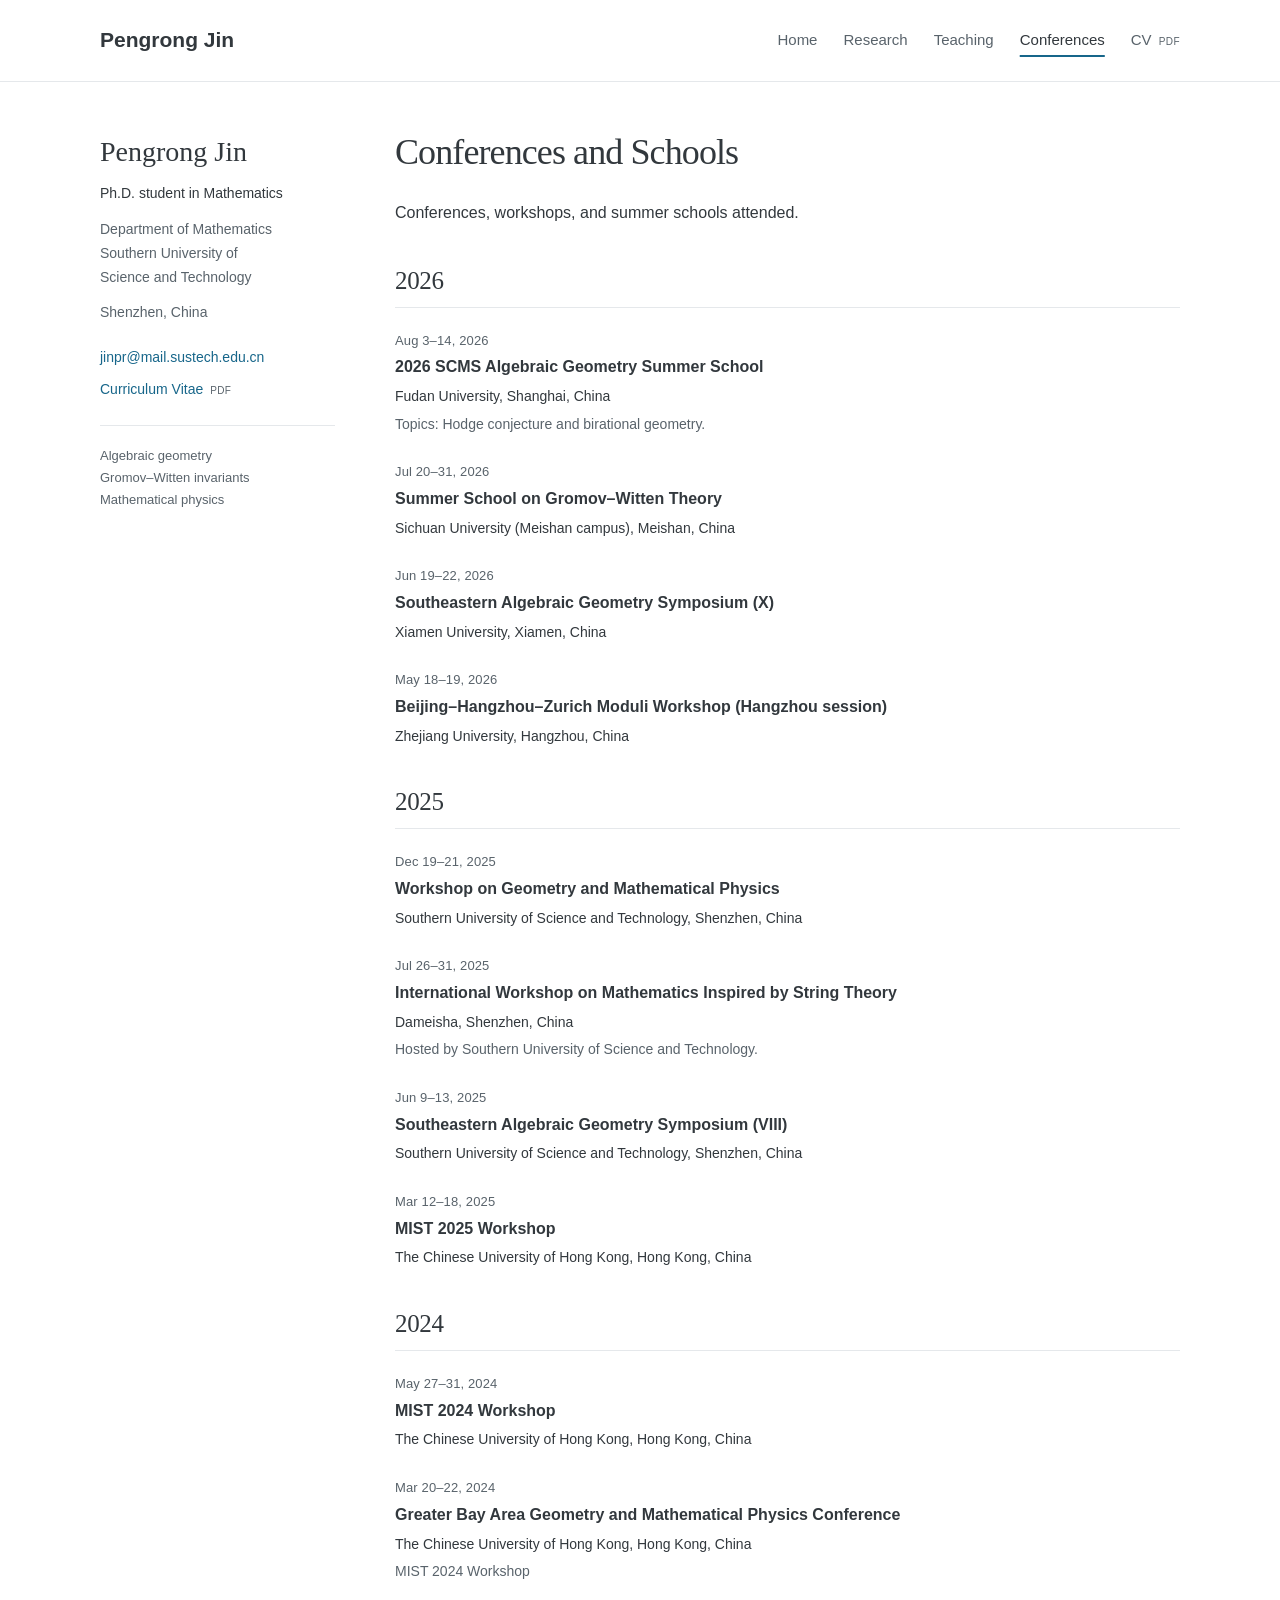
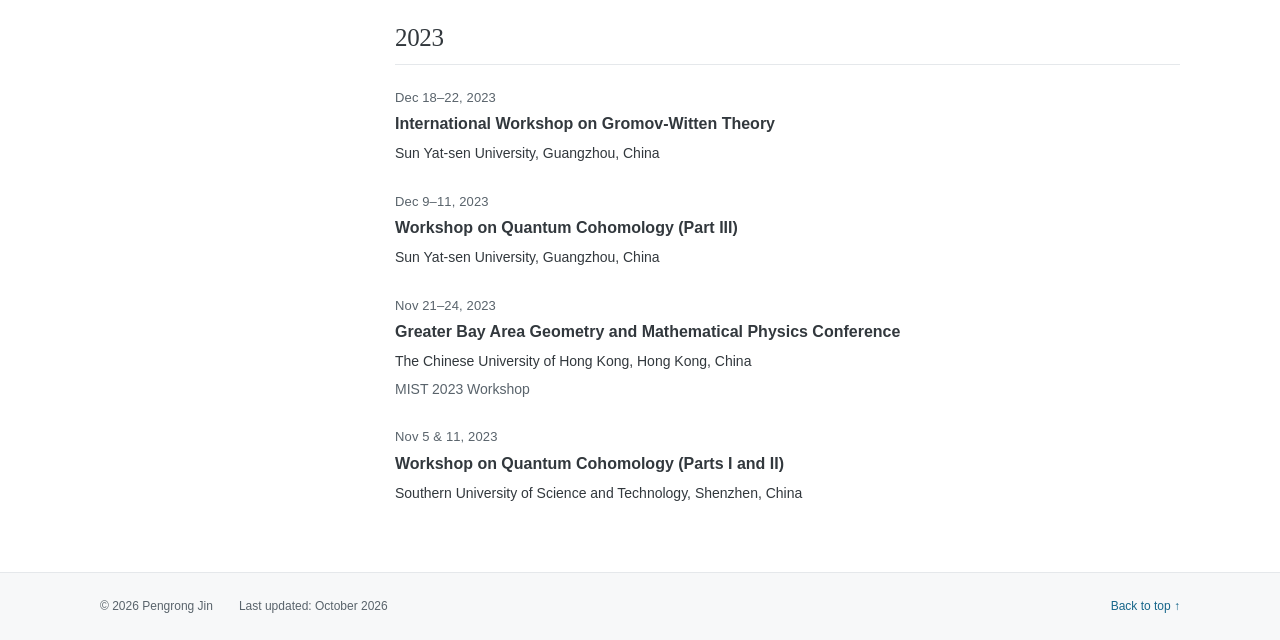
==== conferences.html @ 36d5c437 "Add files via upload" ====
<!doctype html>
<html lang="en">
<head>
  <meta charset="utf-8">
  <meta name="viewport" content="width=device-width, initial-scale=1">
  <meta name="description" content="Conferences, workshops, and summer schools attended by Pengrong Jin.">
  <meta name="theme-color" content="#ffffff">
  <title>Conferences and Schools | Pengrong Jin</title>
  <link rel="canonical" href="https://pengrongjin.github.io/conferences.html">
  <link rel="stylesheet" href="styles.css">
</head>
<body id="top">
  <a class="skip-link" href="#main">Skip to content</a>
  <header class="masthead">
    <div class="masthead-inner">
      <a class="site-title" href="index.html">Pengrong Jin</a>
      <nav aria-label="Main navigation">
        <a href="index.html">Home</a>
<a href="research.html">Research</a>
<a href="teaching.html">Teaching</a>
<a href="conferences.html" aria-current="page">Conferences</a>
        <a href="cv.pdf">CV <span class="pdf-label">PDF</span></a>
      </nav>
    </div>
  </header>
  <div class="layout">
    <aside class="profile" aria-label="Academic profile">
      <a class="profile-name" href="index.html">Pengrong Jin</a>
      <p class="profile-role">Ph.D. student in Mathematics</p>
      <p class="profile-affiliation">Department of Mathematics<br>Southern University of<br class="desktop-break"> Science and Technology</p>
      <p class="profile-location">Shenzhen, China</p>
      <div class="profile-links">
        <a href="mailto:jinpr@mail.sustech.edu.cn">jinpr@mail.sustech.edu.cn</a>
        <a href="cv.pdf">Curriculum Vitae <span class="pdf-label">PDF</span></a>
      </div>
      <p class="profile-interests">Algebraic geometry<br>Gromov–Witten invariants<br>Mathematical physics</p>
    </aside>
    <main id="main">
      <h1>Conferences and Schools</h1>
      <p>Conferences, workshops, and summer schools attended.</p>
<section aria-labelledby="year-2026"><h2 id="year-2026">2026</h2><ul class="entries events">
<li><p class="entry-date">Aug 3–14, 2026</p><h3>2026 SCMS Algebraic Geometry Summer School</h3><p>Fudan University, Shanghai, China</p><p class="entry-detail">Topics: Hodge conjecture and birational geometry.</p></li>
<li><p class="entry-date">Jul 20–31, 2026</p><h3>Summer School on Gromov–Witten Theory</h3><p>Sichuan University (Meishan campus), Meishan, China</p></li>
<li><p class="entry-date">Jun 19–22, 2026</p><h3>Southeastern Algebraic Geometry Symposium (X)</h3><p>Xiamen University, Xiamen, China</p></li>
<li><p class="entry-date">May 18–19, 2026</p><h3>Beijing–Hangzhou–Zurich Moduli Workshop (Hangzhou session)</h3><p>Zhejiang University, Hangzhou, China</p></li>
</ul></section>
<section aria-labelledby="year-2025"><h2 id="year-2025">2025</h2><ul class="entries events">
<li><p class="entry-date">Dec 19–21, 2025</p><h3>Workshop on Geometry and Mathematical Physics</h3><p>Southern University of Science and Technology, Shenzhen, China</p></li>
<li><p class="entry-date">Jul 26–31, 2025</p><h3>International Workshop on Mathematics Inspired by String Theory</h3><p>Dameisha, Shenzhen, China</p><p class="entry-detail">Hosted by Southern University of Science and Technology.</p></li>
<li><p class="entry-date">Jun 9–13, 2025</p><h3>Southeastern Algebraic Geometry Symposium (VIII)</h3><p>Southern University of Science and Technology, Shenzhen, China</p></li>
<li><p class="entry-date">Mar 12–18, 2025</p><h3>MIST 2025 Workshop</h3><p>The Chinese University of Hong Kong, Hong Kong, China</p></li>
</ul></section>
<section aria-labelledby="year-2024"><h2 id="year-2024">2024</h2><ul class="entries events">
<li><p class="entry-date">May 27–31, 2024</p><h3>MIST 2024 Workshop</h3><p>The Chinese University of Hong Kong, Hong Kong, China</p></li>
<li><p class="entry-date">Mar 20–22, 2024</p><h3>Greater Bay Area Geometry and Mathematical Physics Conference</h3><p>The Chinese University of Hong Kong, Hong Kong, China</p><p class="entry-detail">MIST 2024 Workshop</p></li>
</ul></section>
<section aria-labelledby="year-2023"><h2 id="year-2023">2023</h2><ul class="entries events">
<li><p class="entry-date">Dec 18–22, 2023</p><h3>International Workshop on Gromov-Witten Theory</h3><p>Sun Yat-sen University, Guangzhou, China</p></li>
<li><p class="entry-date">Dec 9–11, 2023</p><h3>Workshop on Quantum Cohomology (Part III)</h3><p>Sun Yat-sen University, Guangzhou, China</p></li>
<li><p class="entry-date">Nov 21–24, 2023</p><h3>Greater Bay Area Geometry and Mathematical Physics Conference</h3><p>The Chinese University of Hong Kong, Hong Kong, China</p><p class="entry-detail">MIST 2023 Workshop</p></li>
<li><p class="entry-date">Nov 5 &amp; 11, 2023</p><h3>Workshop on Quantum Cohomology (Parts I and II)</h3><p>Southern University of Science and Technology, Shenzhen, China</p></li>
</ul></section>

    </main>
  </div>
  <footer class="footer">
    <div class="footer-inner"><span>© 2026 Pengrong Jin</span><span>Last updated: October 2026</span><a href="#top">Back to top ↑</a></div>
  </footer>
</body>
</html>
---- styles.css ----
:root {
  color-scheme: light;
  --text: #32383d;
  --muted: #59636b;
  --link: #17668a;
  --line: #e5e8eb;
}
* { box-sizing: border-box; }
html { scroll-padding-top: 24px; }
body { margin: 0; font-family: -apple-system, BlinkMacSystemFont, "Segoe UI", Arial, sans-serif; color: var(--text); background: #fff; font-size: 16px; line-height: 1.75; }
a { color: var(--link); text-decoration: none; text-underline-offset: .2em; }
a:hover { text-decoration: underline; }
a:focus-visible { outline: 2px solid var(--link); outline-offset: 4px; border-radius: 1px; }
::selection { background: #dcecf4; }
.skip-link { position: absolute; top: 8px; left: 8px; padding: 8px 16px; background: #fff; z-index: 2; transform: translateY(-160%); }
.skip-link:focus { transform: translateY(0); }
.masthead { border-bottom: 1px solid var(--line); }
.masthead-inner { max-width: 1160px; margin: auto; padding: 22px 40px; display: flex; justify-content: space-between; align-items: center; gap: 30px; }
.site-title { color: var(--text); font-size: 21px; font-weight: 650; white-space: nowrap; }
nav { display: flex; flex-wrap: wrap; gap: 26px; align-items: center; }
nav a { color: var(--muted); font-size: 15px; padding-block: 5px; }
nav a[aria-current="page"] { color: var(--text); text-decoration: underline; text-decoration-color: var(--link); text-decoration-thickness: 2px; text-underline-offset: 10px; }
.pdf-label { font-size: 10px; letter-spacing: .04em; margin-left: 3px; color: var(--muted); }
.layout { max-width: 1160px; margin: auto; padding: 52px 40px 64px; display: grid; grid-template-columns: 235px minmax(0, 1fr); gap: 60px; min-height: calc(100vh - 158px); }
.profile { font-size: 14px; line-height: 1.7; }
.profile-name { color: var(--text); font-family: Georgia, "Times New Roman", serif; font-size: 28px; font-weight: 400; line-height: 1.3; }
.profile p { margin: 12px 0; }
.profile-role { color: var(--text); }
.profile-affiliation, .profile-location { color: var(--muted); }
.profile-links { display: flex; flex-direction: column; align-items: flex-start; gap: 8px; margin-top: 21px; overflow-wrap: anywhere; }
.profile-interests { border-top: 1px solid var(--line); padding-top: 19px; margin-top: 23px !important; color: var(--muted); font-size: 13px; }
main { min-width: 0; }
h1 { font-family: Georgia, "Times New Roman", serif; font-size: 36px; line-height: 1.3; letter-spacing: -.025em; margin: -5px 0 23px; font-weight: 400; }
h2 { font-family: Georgia, "Times New Roman", serif; font-size: 25px; line-height: 1.4; font-weight: 400; border-bottom: 1px solid var(--line); padding-bottom: 9px; margin: 36px 0 22px; letter-spacing: -.015em; }
h3 { font-size: 17px; line-height: 1.55; font-weight: 600; margin: 0 0 4px; }
p { margin: 0 0 17px; }
strong { font-weight: 600; }
main > p { max-width: 760px; }
main a { text-decoration: underline; text-decoration-color: #9bbecf; }
main a:hover { text-decoration-color: var(--link); }
.entries { list-style: none; padding: 0; margin: 0; }
.entries li { margin-bottom: 25px; }
.entries p { margin: 3px 0; }
.entry-date { color: var(--muted); font-size: 13px; letter-spacing: .01em; }
.entry-detail { color: var(--muted); font-size: 14px; }
.entries li:last-child { margin-bottom: 0; }
.contact-details { display: grid; grid-template-columns: 88px minmax(0, 1fr); gap: 12px 16px; margin: 0; }
.contact-details dt { font-weight: 600; font-size: 14px; }
.contact-details dd { margin: 0; overflow-wrap: anywhere; }
.publications { padding-left: 24px; margin-top: 0; }
.publications li { padding-left: 5px; }
.publications h3 { font-size: 18px; margin-bottom: 11px; }
.publications p { margin: 9px 0; }
.authors { font-size: 15px; }
.courses li { margin-bottom: 30px; }
.courses p { color: var(--muted); }
.events h3 { font-size: 16px; }
.events p { font-size: 14px; }
.events .entry-date { font-size: 13px; }
.footer { border-top: 1px solid var(--line); background: #f7f8f9; }
.footer-inner { max-width: 1160px; margin: auto; padding: 23px 40px; display: flex; gap: 12px 26px; flex-wrap: wrap; color: var(--muted); font-size: 12px; }
.footer-inner a { margin-left: auto; }
@media (max-width: 950px) {
  .masthead-inner, .footer-inner { padding-inline: 28px; }
  .layout { padding-inline: 28px; grid-template-columns: 205px minmax(0, 1fr); gap: 36px; }
  nav { gap: 19px; }
  .profile-name { font-size: 26px; }
}
@media (max-width: 720px) {
  .masthead-inner { display: block; padding: 18px 22px; }
  nav { gap: 7px 21px; margin-top: 13px; }
  nav a { font-size: 14px; }
  nav a[aria-current="page"] { text-underline-offset: 6px; }
  .layout { display: block; padding: 28px 22px 42px; min-height: calc(100vh - 205px); }
  .profile { margin-bottom: 34px; padding-bottom: 23px; border-bottom: 1px solid var(--line); }
  .profile-name { font-size: 27px; }
  .profile p { margin: 6px 0; }
  .profile-links { margin-top: 13px; gap: 6px; }
  .profile-interests { display: none; }
  .desktop-break { display: none; }
  h1 { font-size: 32px; margin-top: 0; }
  h2 { font-size: 23px; margin-top: 30px; }
  .contact-details { grid-template-columns: minmax(0, 1fr); gap: 3px; }
  .contact-details dd { margin-bottom: 10px; }
  .footer-inner { padding: 19px 22px; gap: 5px 15px; }
}
@media (max-width: 380px) {
  body { font-size: 15px; }
  nav { column-gap: 17px; }
  .footer-inner { flex-direction: column; }
  .footer-inner a { margin-left: 0; }
}
@media print {
  body { font-size: 11pt; }
  .masthead, .profile, .skip-link, .footer-inner a { display: none; }
  .layout { display: block; padding: 0; min-height: 0; }
  h1 { font-size: 24pt; }
  h2 { font-size: 16pt; }
  .entries li, .publications li { break-inside: avoid; }
  a { color: var(--text); }
  .footer { margin-top: 30px; background: white; }
}
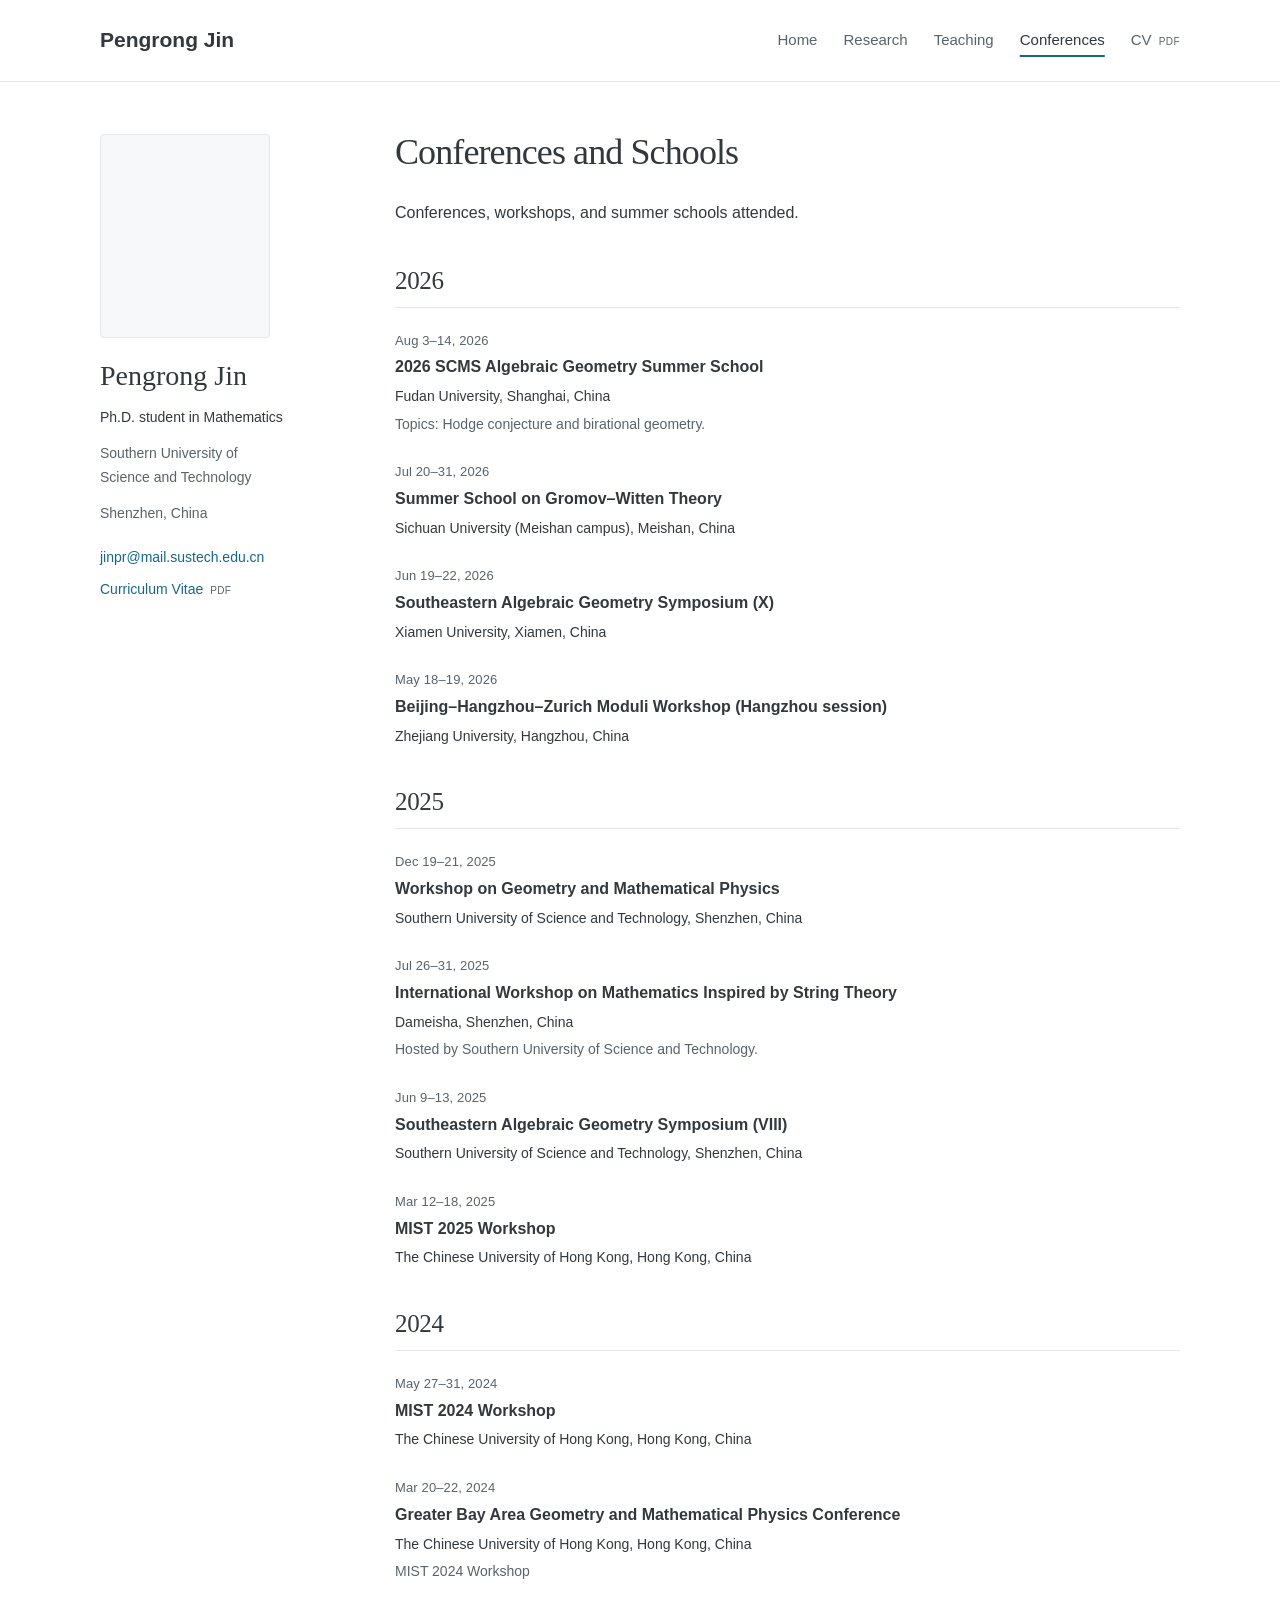
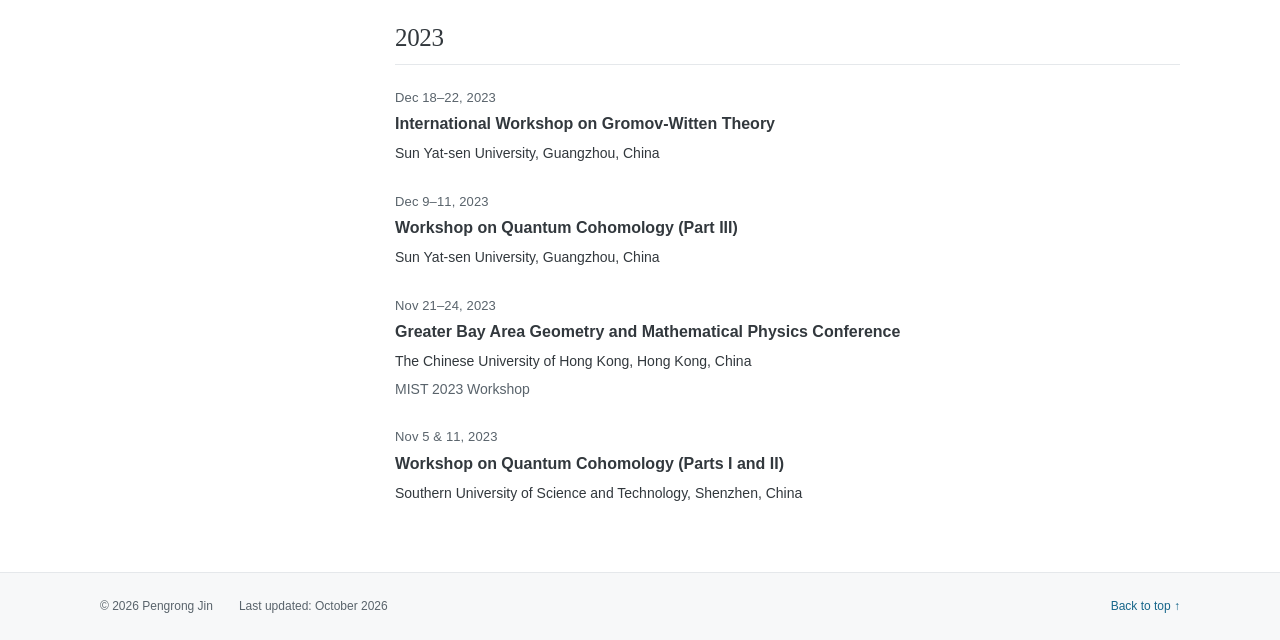
==== commit 32f5d0b9: "Add files via upload" ====
--- a/conferences.html
+++ b/conferences.html
@@ -25,15 +25,16 @@
   </header>
   <div class="layout">
     <aside class="profile" aria-label="Academic profile">
+      <!-- Reserved portrait area. Replace with an img when a photo is ready. -->
+      <div class="portrait-slot" aria-hidden="true"></div>
       <a class="profile-name" href="index.html">Pengrong Jin</a>
       <p class="profile-role">Ph.D. student in Mathematics</p>
-      <p class="profile-affiliation">Department of Mathematics<br>Southern University of<br class="desktop-break"> Science and Technology</p>
+      <p class="profile-affiliation">Southern University of<br class="desktop-break"> Science and Technology</p>
       <p class="profile-location">Shenzhen, China</p>
       <div class="profile-links">
         <a href="mailto:jinpr@mail.sustech.edu.cn">jinpr@mail.sustech.edu.cn</a>
         <a href="cv.pdf">Curriculum Vitae <span class="pdf-label">PDF</span></a>
       </div>
-      <p class="profile-interests">Algebraic geometry<br>Gromov–Witten invariants<br>Mathematical physics</p>
     </aside>
     <main id="main">
       <h1>Conferences and Schools</h1>
--- a/styles.css
+++ b/styles.css
@@ -23,12 +23,12 @@
 .pdf-label { font-size: 10px; letter-spacing: .04em; margin-left: 3px; color: var(--muted); }
 .layout { max-width: 1160px; margin: auto; padding: 52px 40px 64px; display: grid; grid-template-columns: 235px minmax(0, 1fr); gap: 60px; min-height: calc(100vh - 158px); }
 .profile { font-size: 14px; line-height: 1.7; }
+.portrait-slot { display: block; width: 170px; height: 204px; max-width: 100%; margin: 0 0 20px; border: 1px solid var(--line); border-radius: 4px; background: #f7f8f9; object-fit: cover; object-position: center; }
 .profile-name { color: var(--text); font-family: Georgia, "Times New Roman", serif; font-size: 28px; font-weight: 400; line-height: 1.3; }
 .profile p { margin: 12px 0; }
 .profile-role { color: var(--text); }
 .profile-affiliation, .profile-location { color: var(--muted); }
 .profile-links { display: flex; flex-direction: column; align-items: flex-start; gap: 8px; margin-top: 21px; overflow-wrap: anywhere; }
-.profile-interests { border-top: 1px solid var(--line); padding-top: 19px; margin-top: 23px !important; color: var(--muted); font-size: 13px; }
 main { min-width: 0; }
 h1 { font-family: Georgia, "Times New Roman", serif; font-size: 36px; line-height: 1.3; letter-spacing: -.025em; margin: -5px 0 23px; font-weight: 400; }
 h2 { font-family: Georgia, "Times New Roman", serif; font-size: 25px; line-height: 1.4; font-weight: 400; border-bottom: 1px solid var(--line); padding-bottom: 9px; margin: 36px 0 22px; letter-spacing: -.015em; }
@@ -49,9 +49,7 @@
 .contact-details dd { margin: 0; overflow-wrap: anywhere; }
 .publications { padding-left: 24px; margin-top: 0; }
 .publications li { padding-left: 5px; }
-.publications h3 { font-size: 18px; margin-bottom: 11px; }
-.publications p { margin: 9px 0; }
-.authors { font-size: 15px; }
+.publications p { margin: 0; }
 .courses li { margin-bottom: 30px; }
 .courses p { color: var(--muted); }
 .events h3 { font-size: 16px; }
@@ -73,10 +71,10 @@
   nav a[aria-current="page"] { text-underline-offset: 6px; }
   .layout { display: block; padding: 28px 22px 42px; min-height: calc(100vh - 205px); }
   .profile { margin-bottom: 34px; padding-bottom: 23px; border-bottom: 1px solid var(--line); }
+  .portrait-slot { width: 120px; height: 144px; margin-bottom: 17px; }
   .profile-name { font-size: 27px; }
   .profile p { margin: 6px 0; }
   .profile-links { margin-top: 13px; gap: 6px; }
-  .profile-interests { display: none; }
   .desktop-break { display: none; }
   h1 { font-size: 32px; margin-top: 0; }
   h2 { font-size: 23px; margin-top: 30px; }
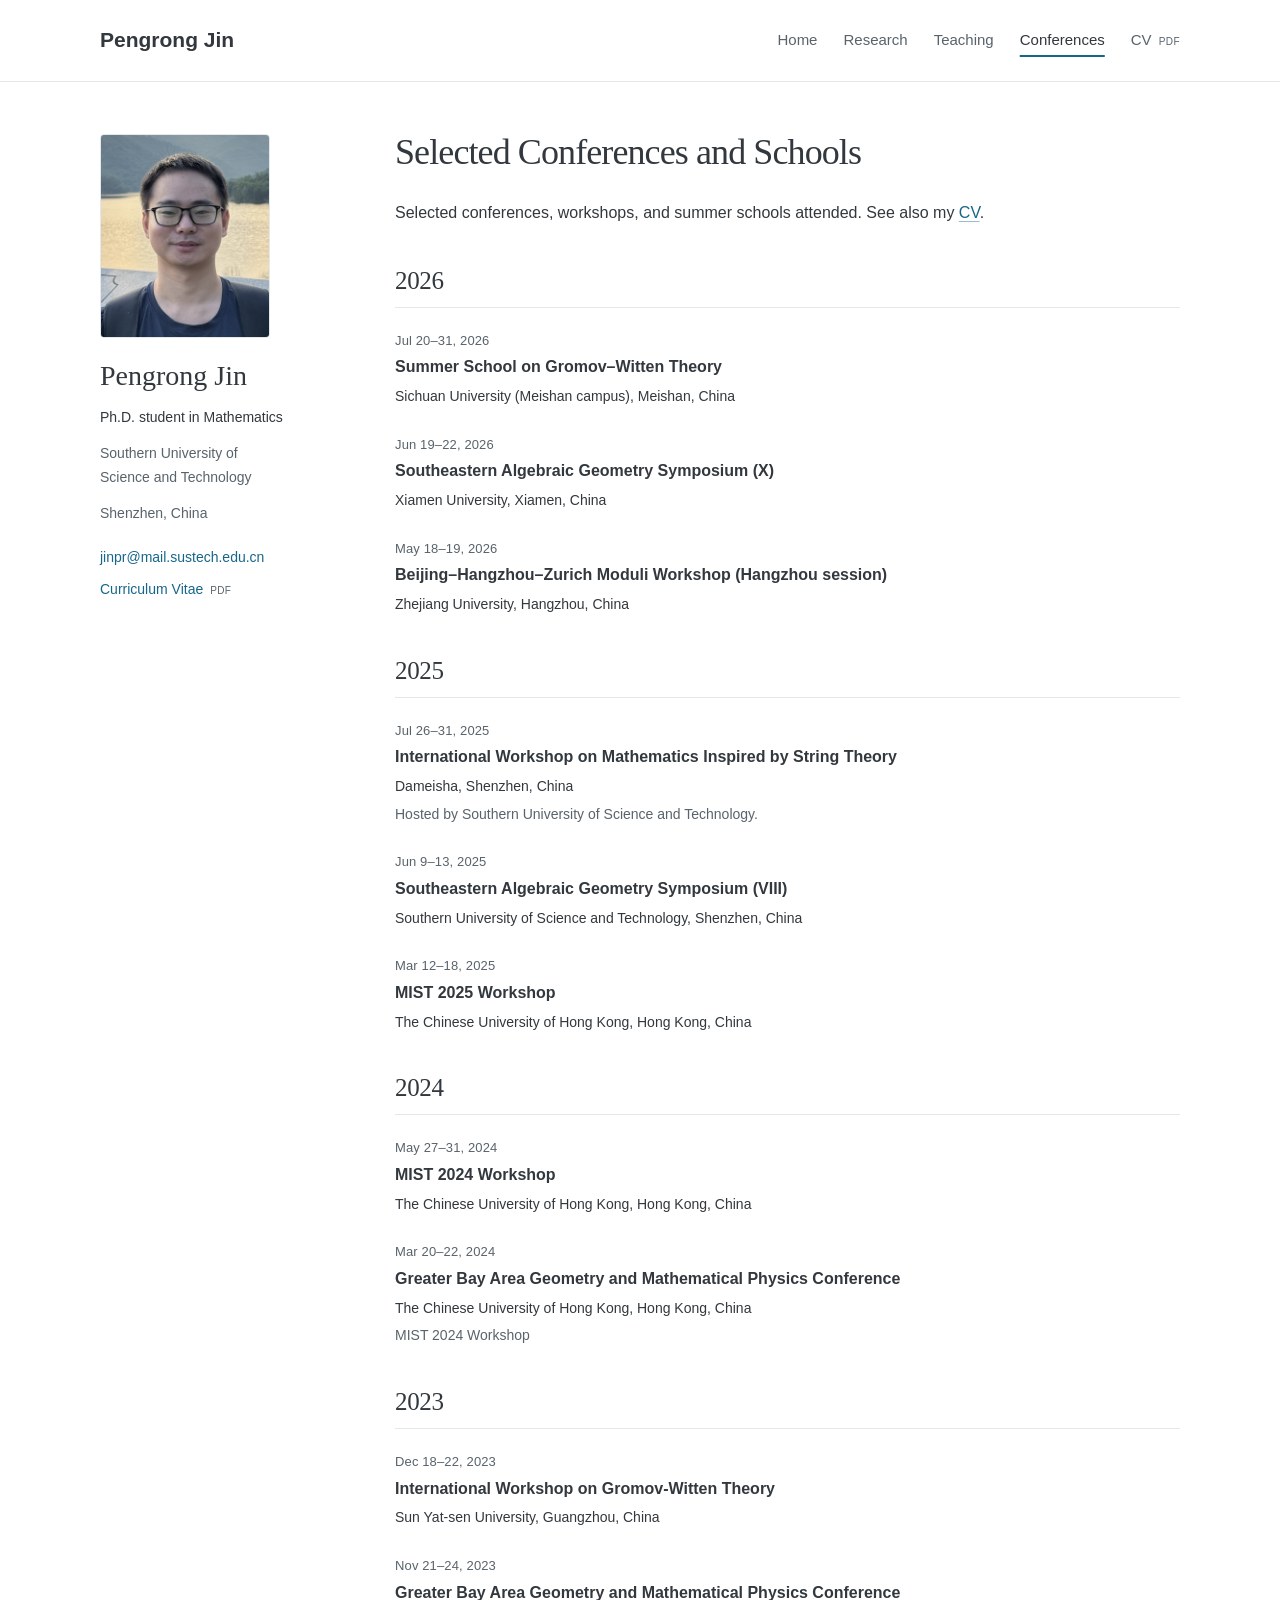
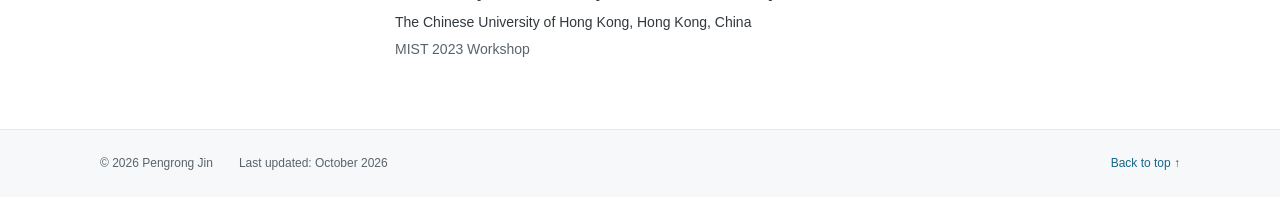
==== commit 9b36e889: "Add profile photo and selected conference attendance" ====
--- a/conferences.html
+++ b/conferences.html
@@ -3,9 +3,9 @@
 <head>
   <meta charset="utf-8">
   <meta name="viewport" content="width=device-width, initial-scale=1">
-  <meta name="description" content="Conferences, workshops, and summer schools attended by Pengrong Jin.">
+  <meta name="description" content="Selected conferences, workshops, and summer schools attended by Pengrong Jin.">
   <meta name="theme-color" content="#ffffff">
-  <title>Conferences and Schools | Pengrong Jin</title>
+  <title>Selected Conferences and Schools | Pengrong Jin</title>
   <link rel="canonical" href="https://pengrongjin.github.io/conferences.html">
   <link rel="stylesheet" href="styles.css">
 </head>
@@ -25,11 +25,10 @@
   </header>
   <div class="layout">
     <aside class="profile" aria-label="Academic profile">
-      <!-- Reserved portrait area. Replace with an img when a photo is ready. -->
-      <div class="portrait-slot" aria-hidden="true"></div>
+      <img class="portrait-slot" src="portrait.jpg" alt="Pengrong Jin" width="170" height="204" decoding="async">
       <a class="profile-name" href="index.html">Pengrong Jin</a>
       <p class="profile-role">Ph.D. student in Mathematics</p>
-      <p class="profile-affiliation">Southern University of<br class="desktop-break"> Science and Technology</p>
+      <p class="profile-affiliation">Southern University of<br class="desktop-break"> Science and Technology</p>
       <p class="profile-location">Shenzhen, China</p>
       <div class="profile-links">
         <a href="mailto:jinpr@mail.sustech.edu.cn">jinpr@mail.sustech.edu.cn</a>
@@ -37,16 +36,14 @@
       </div>
     </aside>
     <main id="main">
-      <h1>Conferences and Schools</h1>
-      <p>Conferences, workshops, and summer schools attended.</p>
+      <h1>Selected Conferences and Schools</h1>
+      <p>Selected conferences, workshops, and summer schools attended. See also my <a href="cv.pdf">CV</a>.</p>
 <section aria-labelledby="year-2026"><h2 id="year-2026">2026</h2><ul class="entries events">
-<li><p class="entry-date">Aug 3–14, 2026</p><h3>2026 SCMS Algebraic Geometry Summer School</h3><p>Fudan University, Shanghai, China</p><p class="entry-detail">Topics: Hodge conjecture and birational geometry.</p></li>
 <li><p class="entry-date">Jul 20–31, 2026</p><h3>Summer School on Gromov–Witten Theory</h3><p>Sichuan University (Meishan campus), Meishan, China</p></li>
 <li><p class="entry-date">Jun 19–22, 2026</p><h3>Southeastern Algebraic Geometry Symposium (X)</h3><p>Xiamen University, Xiamen, China</p></li>
 <li><p class="entry-date">May 18–19, 2026</p><h3>Beijing–Hangzhou–Zurich Moduli Workshop (Hangzhou session)</h3><p>Zhejiang University, Hangzhou, China</p></li>
 </ul></section>
 <section aria-labelledby="year-2025"><h2 id="year-2025">2025</h2><ul class="entries events">
-<li><p class="entry-date">Dec 19–21, 2025</p><h3>Workshop on Geometry and Mathematical Physics</h3><p>Southern University of Science and Technology, Shenzhen, China</p></li>
 <li><p class="entry-date">Jul 26–31, 2025</p><h3>International Workshop on Mathematics Inspired by String Theory</h3><p>Dameisha, Shenzhen, China</p><p class="entry-detail">Hosted by Southern University of Science and Technology.</p></li>
 <li><p class="entry-date">Jun 9–13, 2025</p><h3>Southeastern Algebraic Geometry Symposium (VIII)</h3><p>Southern University of Science and Technology, Shenzhen, China</p></li>
 <li><p class="entry-date">Mar 12–18, 2025</p><h3>MIST 2025 Workshop</h3><p>The Chinese University of Hong Kong, Hong Kong, China</p></li>
@@ -57,9 +54,7 @@
 </ul></section>
 <section aria-labelledby="year-2023"><h2 id="year-2023">2023</h2><ul class="entries events">
 <li><p class="entry-date">Dec 18–22, 2023</p><h3>International Workshop on Gromov-Witten Theory</h3><p>Sun Yat-sen University, Guangzhou, China</p></li>
-<li><p class="entry-date">Dec 9–11, 2023</p><h3>Workshop on Quantum Cohomology (Part III)</h3><p>Sun Yat-sen University, Guangzhou, China</p></li>
 <li><p class="entry-date">Nov 21–24, 2023</p><h3>Greater Bay Area Geometry and Mathematical Physics Conference</h3><p>The Chinese University of Hong Kong, Hong Kong, China</p><p class="entry-detail">MIST 2023 Workshop</p></li>
-<li><p class="entry-date">Nov 5 &amp; 11, 2023</p><h3>Workshop on Quantum Cohomology (Parts I and II)</h3><p>Southern University of Science and Technology, Shenzhen, China</p></li>
 </ul></section>
 
     </main>
